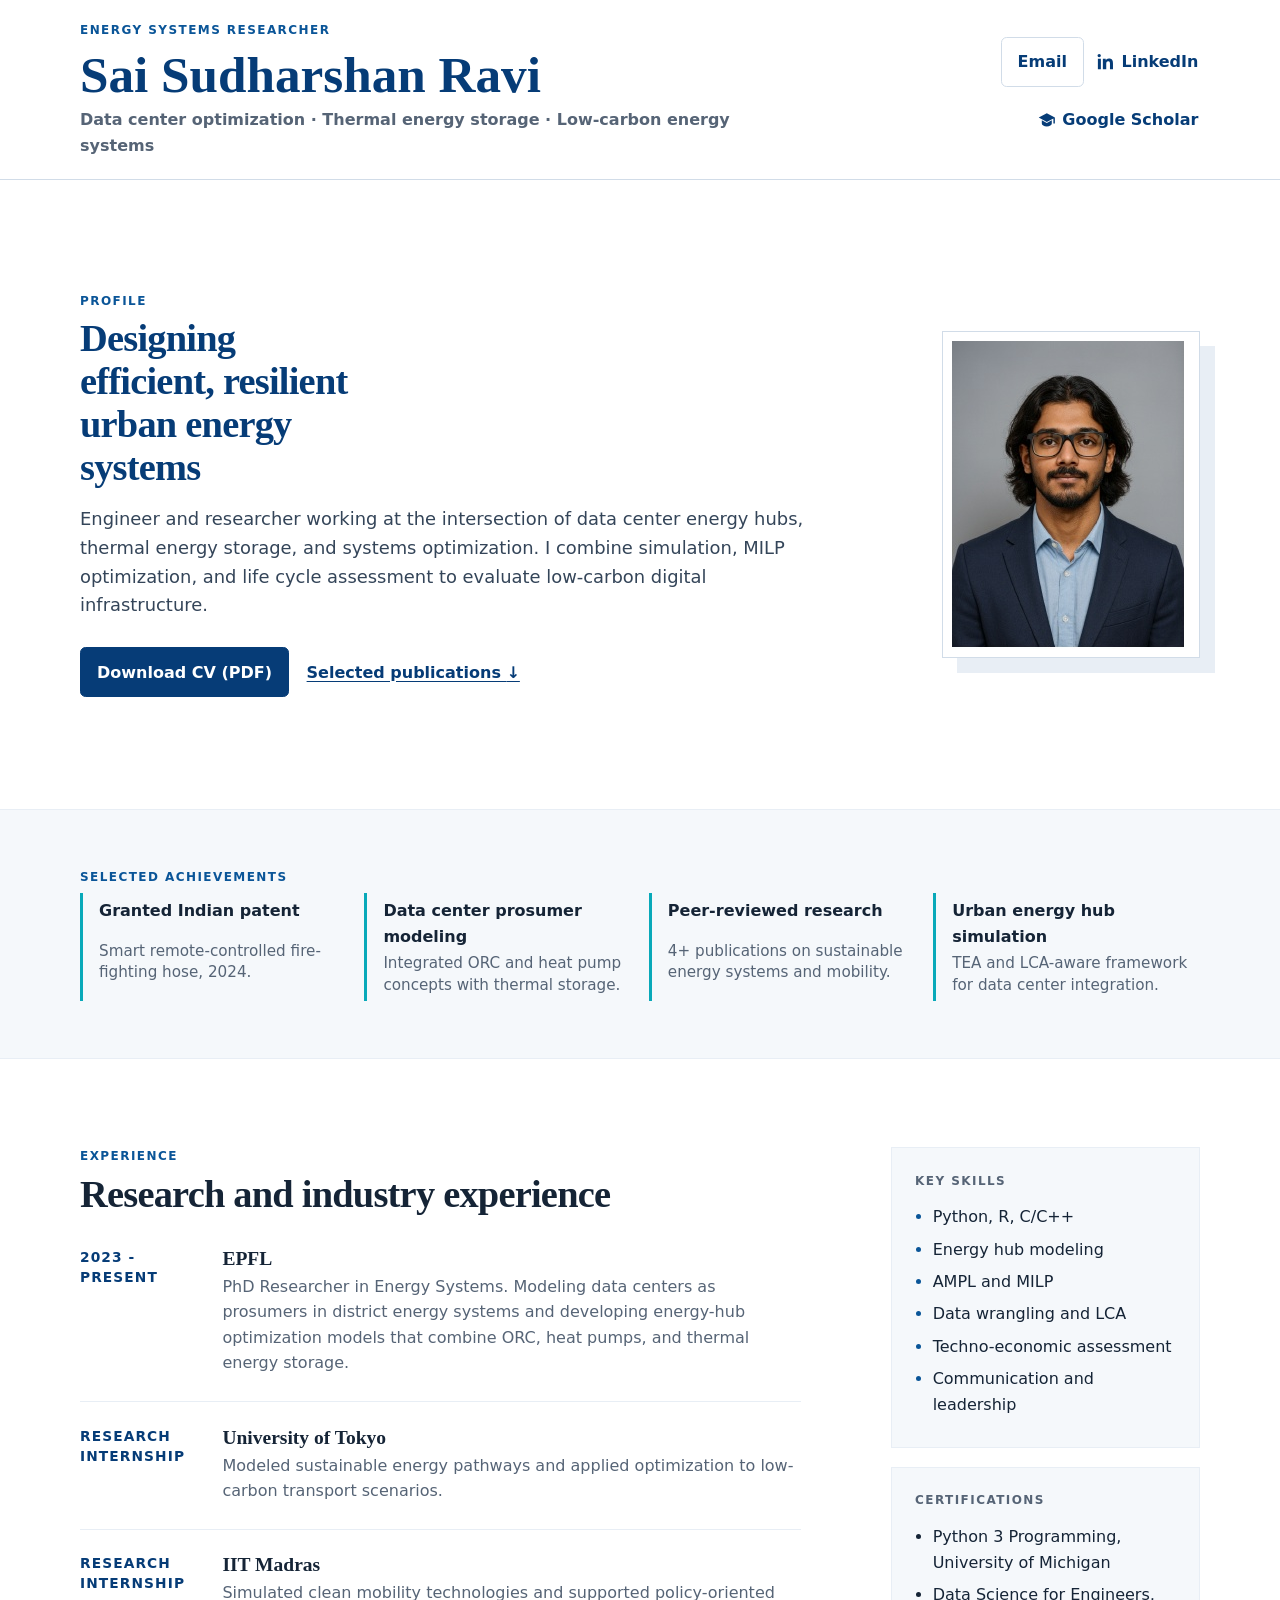
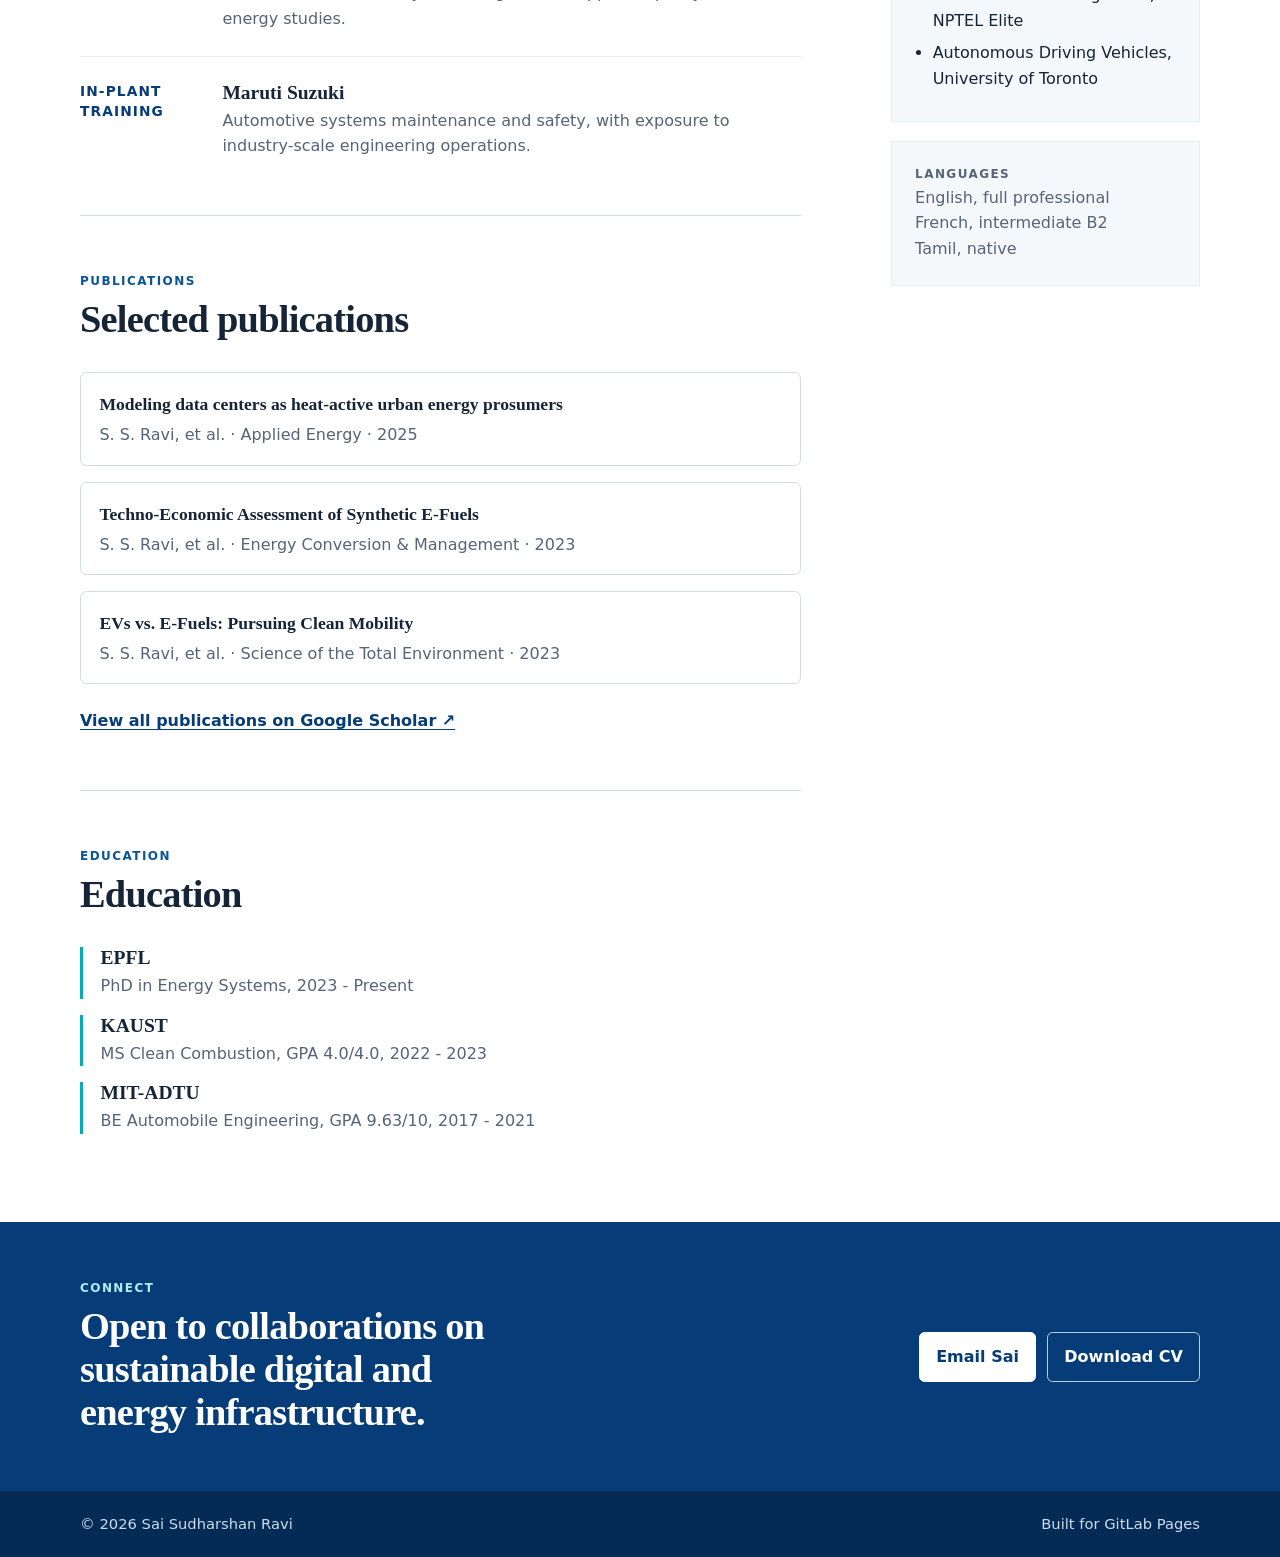
==== public/index.html @ 59994064 "revised repo contents" ====
<!doctype html>
<html lang="en">
<head>
  <meta charset="utf-8">
  <meta name="viewport" content="width=device-width, initial-scale=1">
  <meta name="description" content="Sai Sudharshan Ravi - Energy Systems Engineer focused on data center optimization and thermal energy storage.">
  <meta name="theme-color" content="#063c77">
  <title>Sai Sudharshan Ravi | Energy Systems Engineer</title>
  <link rel="icon" href="assets/favicon.svg" type="image/svg+xml">
  <link rel="stylesheet" href="assets/styles.css">
</head>
<body>
  <a class="skip-link" href="#main">Skip to content</a>
  <header class="site-header">
    <div class="shell header-grid">
      <div>
        <p class="eyebrow">Energy systems researcher</p>
        <h1>Sai Sudharshan Ravi</h1>
        <p class="tagline">Data center optimization · Thermal energy storage · Low-carbon energy systems</p>
      </div>
      <nav class="header-actions" aria-label="Contact and professional profiles">
        <a class="button button-secondary" href="mailto:sai.ravi@epfl.ch" aria-label="Email Sai Sudharshan Ravi">Email</a>
        <a class="icon-link" href="https://www.linkedin.com/in/sai-sudharshan-r-98b013145/" target="_blank" rel="noopener noreferrer" aria-label="Open LinkedIn profile">
          <svg viewBox="0 0 24 24" aria-hidden="true"><path d="M5.3 3.5A2.3 2.3 0 1 1 .7 3.5a2.3 2.3 0 0 1 4.6 0ZM1.2 8h4.1v14H1.2V8Zm6.7 0h4v1.9h.1c.6-1.1 1.9-2.4 4.3-2.4 4.6 0 5.5 3 5.5 7V22h-4.1v-6.8c0-1.6 0-3.8-2.3-3.8-2.4 0-2.8 1.8-2.8 3.6V22H8V8Z"/></svg>
          <span>LinkedIn</span>
        </a>
        <a class="icon-link" href="https://scholar.google.com/citations?user=BV5vAp8AAAAJ&amp;hl=en&amp;oi=ao" target="_blank" rel="noopener noreferrer" aria-label="Open Google Scholar profile">
          <svg viewBox="0 0 24 24" aria-hidden="true"><path d="M12 3 1 9l11 6 9-4.9V17h2v-8L12 3Zm-6.8 9.6V17c0 2.3 3 4 6.8 4s6.8-1.7 6.8-4v-4.4L12 16.3l-6.8-3.7Z"/></svg>
          <span>Google Scholar</span>
        </a>
      </nav>
    </div>
  </header>

  <main id="main">
    <section class="hero shell">
      <div class="hero-copy">
        <p class="section-kicker">Profile</p>
        <h2>Designing efficient, resilient urban energy systems</h2>
        <p class="lede">Engineer and researcher working at the intersection of data center energy hubs, thermal energy storage, and systems optimization. I combine simulation, MILP optimization, and life cycle assessment to evaluate low-carbon digital infrastructure.</p>
        <div class="hero-buttons">
          <a class="button" href="assets/Sai_Sudharshan_Ravi_CV.pdf" target="_blank" rel="noopener">Download CV (PDF)</a>
          <a class="text-link" href="#publications">Selected publications <span aria-hidden="true">↓</span></a>
        </div>
      </div>
      <figure class="portrait-card">
        <img src="assets/sai-sudharshan-ravi.jpg" width="238" height="308" alt="Portrait of Sai Sudharshan Ravi">
      </figure>
    </section>

    <section class="feature-band">
      <div class="shell">
        <p class="section-kicker">Selected achievements</p>
        <div class="highlights-grid">
          <article><strong>Granted Indian patent</strong><span>Smart remote-controlled fire-fighting hose, 2024.</span></article>
          <article><strong>Data center prosumer modeling</strong><span>Integrated ORC and heat pump concepts with thermal storage.</span></article>
          <article><strong>Peer-reviewed research</strong><span>4+ publications on sustainable energy systems and mobility.</span></article>
          <article><strong>Urban energy hub simulation</strong><span>TEA and LCA-aware framework for data center integration.</span></article>
        </div>
      </div>
    </section>

    <section class="shell content-grid">
      <div class="main-column">
        <section id="experience" class="content-section">
          <p class="section-kicker">Experience</p>
          <h2>Research and industry experience</h2>
          <ol class="timeline">
            <li>
              <div class="timeline-date">2023 - Present</div>
              <div><h3>EPFL</h3><p>PhD Researcher in Energy Systems. Modeling data centers as prosumers in district energy systems and developing energy-hub optimization models that combine ORC, heat pumps, and thermal energy storage.</p></div>
            </li>
            <li>
              <div class="timeline-date">Research internship</div>
              <div><h3>University of Tokyo</h3><p>Modeled sustainable energy pathways and applied optimization to low-carbon transport scenarios.</p></div>
            </li>
            <li>
              <div class="timeline-date">Research internship</div>
              <div><h3>IIT Madras</h3><p>Simulated clean mobility technologies and supported policy-oriented energy studies.</p></div>
            </li>
            <li>
              <div class="timeline-date">In-plant training</div>
              <div><h3>Maruti Suzuki</h3><p>Automotive systems maintenance and safety, with exposure to industry-scale engineering operations.</p></div>
            </li>
          </ol>
        </section>

        <section id="publications" class="content-section">
          <p class="section-kicker">Publications</p>
          <h2>Selected publications</h2>
          <div class="publication-list">
            <article>
              <p class="pub-title">Modeling data centers as heat-active urban energy prosumers</p>
              <p class="pub-meta">S. S. Ravi, et al. · Applied Energy · 2025</p>
            </article>
            <article>
              <p class="pub-title">Techno-Economic Assessment of Synthetic E-Fuels</p>
              <p class="pub-meta">S. S. Ravi, et al. · Energy Conversion &amp; Management · 2023</p>
            </article>
            <article>
              <p class="pub-title">EVs vs. E-Fuels: Pursuing Clean Mobility</p>
              <p class="pub-meta">S. S. Ravi, et al. · Science of the Total Environment · 2023</p>
            </article>
          </div>
          <a class="text-link" href="https://scholar.google.com/citations?user=BV5vAp8AAAAJ&amp;hl=en&amp;oi=ao" target="_blank" rel="noopener noreferrer">View all publications on Google Scholar <span aria-hidden="true">↗</span></a>
        </section>

        <section id="education" class="content-section">
          <p class="section-kicker">Education</p>
          <h2>Education</h2>
          <div class="education-list">
            <article><h3>EPFL</h3><p>PhD in Energy Systems, 2023 - Present</p></article>
            <article><h3>KAUST</h3><p>MS Clean Combustion, GPA 4.0/4.0, 2022 - 2023</p></article>
            <article><h3>MIT-ADTU</h3><p>BE Automobile Engineering, GPA 9.63/10, 2017 - 2021</p></article>
          </div>
        </section>
      </div>

      <aside class="side-column" aria-label="Skills and qualifications">
        <section class="side-card">
          <p class="section-kicker">Key skills</p>
          <ul class="skill-list">
            <li>Python, R, C/C++</li>
            <li>Energy hub modeling</li>
            <li>AMPL and MILP</li>
            <li>Data wrangling and LCA</li>
            <li>Techno-economic assessment</li>
            <li>Communication and leadership</li>
          </ul>
        </section>
        <section class="side-card">
          <p class="section-kicker">Certifications</p>
          <ul class="plain-list">
            <li>Python 3 Programming, University of Michigan</li>
            <li>Data Science for Engineers, NPTEL Elite</li>
            <li>Autonomous Driving Vehicles, University of Toronto</li>
          </ul>
        </section>
        <section class="side-card">
          <p class="section-kicker">Languages</p>
          <p>English, full professional<br>French, intermediate B2<br>Tamil, native</p>
        </section>
      </aside>
    </section>

    <section class="contact-band">
      <div class="shell contact-grid">
        <div>
          <p class="section-kicker">Connect</p>
          <h2>Open to collaborations on sustainable digital and energy infrastructure.</h2>
        </div>
        <div class="contact-actions">
          <a class="button button-light" href="mailto:sai.ravi@epfl.ch">Email Sai</a>
          <a class="button button-outline-light" href="assets/Sai_Sudharshan_Ravi_CV.pdf" target="_blank" rel="noopener">Download CV</a>
        </div>
      </div>
    </section>
  </main>

  <footer class="site-footer">
    <div class="shell footer-flex">
      <p>© <span id="year"></span> Sai Sudharshan Ravi</p>
      <p>Built for GitLab Pages</p>
    </div>
  </footer>
  <script>document.getElementById('year').textContent = new Date().getFullYear();</script>
</body>
</html>
---- public/assets/styles.css ----
:root {
  --ink: #152436;
  --blue: #063c77;
  --blue-2: #0a5598;
  --mist: #f5f8fb;
  --soft: #e8eef5;
  --line: #d1dce8;
  --muted: #566476;
  --paper: #ffffff;
  --accent: #08a9b9;
  --max: 1120px;
}
* { box-sizing: border-box; }
html { scroll-behavior: smooth; }
body { margin: 0; color: var(--ink); background: var(--paper); font-family: Inter, ui-sans-serif, system-ui, -apple-system, BlinkMacSystemFont, "Segoe UI", sans-serif; line-height: 1.6; }
a { color: var(--blue); }
a:hover { color: var(--blue-2); }
.shell { width: min(var(--max), calc(100% - 40px)); margin: 0 auto; }
.skip-link { position: absolute; left: -9999px; top: 0; z-index: 20; background: var(--blue); color: white; padding: 0.75rem 1rem; }
.skip-link:focus { left: 1rem; top: 1rem; }
.site-header { border-bottom: 1px solid var(--line); background: rgba(255,255,255,.95); position: sticky; top: 0; z-index: 10; backdrop-filter: blur(10px); }
.header-grid, .contact-grid { display: flex; justify-content: space-between; gap: 2rem; align-items: center; }
.site-header .shell { padding: 1.3rem 0; }
.eyebrow, .section-kicker { margin: 0 0 0.4rem; text-transform: uppercase; letter-spacing: .12em; font-size: .75rem; font-weight: 800; color: var(--blue-2); }
h1, h2, h3, p { margin-top: 0; }
h1, h2, h3 { font-family: Georgia, "Times New Roman", serif; line-height: 1.12; }
h1 { color: var(--blue); font-size: clamp(2rem, 4vw, 3.25rem); margin-bottom: .2rem; }
h2 { font-size: clamp(1.75rem, 3vw, 2.45rem); letter-spacing: -.02em; }
h3 { margin-bottom: .25rem; font-size: 1.22rem; }
.tagline { color: var(--muted); margin: 0; font-weight: 600; }
.header-actions { display: flex; flex-wrap: wrap; justify-content: flex-end; gap: .7rem; align-items: center; }
.icon-link, .button { display: inline-flex; align-items: center; justify-content: center; gap: .45rem; border-radius: .35rem; font-weight: 750; text-decoration: none; transition: transform .16s ease, background .16s ease; }
.icon-link:hover, .button:hover { transform: translateY(-1px); }
.icon-link { padding: .55rem .1rem; }
.icon-link svg { width: 1.1rem; height: 1.1rem; fill: currentColor; }
.button { background: var(--blue); color: white; padding: .7rem 1rem; border: 1px solid var(--blue); }
.button:hover { color: white; background: var(--blue-2); }
.button-secondary { color: var(--blue); background: white; border-color: var(--line); }
.button-secondary:hover { color: var(--blue); background: var(--mist); }
.hero { display: grid; grid-template-columns: 1.4fr .6fr; align-items: center; gap: clamp(2rem, 6vw, 5.5rem); padding: clamp(4rem, 10vw, 7rem) 0; }
.hero-copy h2 { max-width: 15ch; color: var(--blue); margin-bottom: 1rem; }
.lede { max-width: 68ch; font-size: 1.12rem; color: #344559; }
.hero-buttons { display: flex; align-items: center; gap: 1.1rem; flex-wrap: wrap; margin-top: 1.7rem; }
.text-link { font-weight: 750; text-underline-offset: .18em; }
.portrait-card { margin: 0; position: relative; justify-self: end; border: 1px solid var(--line); padding: .55rem; background: white; box-shadow: 15px 15px 0 var(--soft); }
.portrait-card img { display: block; width: min(100%, 260px); height: auto; }
.feature-band { padding: 3.6rem 0; background: var(--mist); border-top: 1px solid var(--soft); border-bottom: 1px solid var(--soft); }
.highlights-grid { display: grid; grid-template-columns: repeat(4, 1fr); gap: 1.1rem; }
.highlights-grid article { border-left: 3px solid var(--accent); padding: .3rem 0 .3rem 1rem; display: grid; gap: .25rem; }
.highlights-grid span { color: var(--muted); font-size: .95rem; line-height: 1.4; }
.content-grid { display: grid; grid-template-columns: minmax(0, 1.75fr) minmax(260px, .75fr); gap: clamp(2.3rem, 7vw, 6rem); padding: 5.5rem 0; }
.content-section { padding-bottom: 3.5rem; margin-bottom: 3.5rem; border-bottom: 1px solid var(--line); }
.content-section:last-child { padding-bottom: 0; margin-bottom: 0; border-bottom: 0; }
.timeline { list-style: none; padding: 0; margin: 1.7rem 0 0; }
.timeline li { display: grid; grid-template-columns: 120px 1fr; gap: 1.4rem; padding: 0 0 1.55rem; margin-bottom: 1.55rem; border-bottom: 1px solid var(--soft); }
.timeline li:last-child { border-bottom: 0; margin-bottom: 0; padding-bottom: 0; }
.timeline-date { color: var(--blue); font-size: .86rem; font-weight: 800; line-height: 1.45; text-transform: uppercase; letter-spacing: .08em; }
.timeline p, .education-list p, .side-card p { margin-bottom: 0; color: var(--muted); }
.publication-list { display: grid; gap: 1rem; margin-bottom: 1.5rem; }
.publication-list article { padding: 1.05rem 1.15rem; border: 1px solid var(--line); border-radius: .4rem; }
.pub-title { font-family: Georgia, "Times New Roman", serif; font-size: 1.1rem; font-weight: 700; margin-bottom: .25rem; }
.pub-meta { color: var(--muted); margin-bottom: 0; }
.education-list { display: grid; gap: 1rem; }
.education-list article { padding-left: 1.1rem; border-left: 3px solid var(--accent); }
.side-column { display: grid; align-content: start; gap: 1.2rem; }
.side-card { background: var(--mist); padding: 1.45rem; border: 1px solid var(--soft); }
.skill-list, .plain-list { margin: .85rem 0 0; padding-left: 1.1rem; }
.skill-list li, .plain-list li { margin: .42rem 0; }
.skill-list li::marker { color: var(--blue-2); }
.contact-band { background: var(--blue); color: white; padding: 3.6rem 0; }
.contact-band .section-kicker { color: #aeeff5; }
.contact-band h2 { margin-bottom: 0; max-width: 23ch; }
.contact-actions { display: flex; gap: .7rem; flex-wrap: wrap; justify-content: flex-end; }
.button-light { color: var(--blue); background: white; border-color: white; }
.button-light:hover { color: var(--blue); background: var(--mist); }
.button-outline-light { color: white; background: transparent; border-color: rgba(255,255,255,.75); }
.button-outline-light:hover { background: rgba(255,255,255,.12); }
.site-footer { padding: 1.3rem 0; background: #042b56; color: #cddceb; font-size: .92rem; }
.footer-flex { display: flex; gap: 1rem; justify-content: space-between; }
.footer-flex p { margin: 0; }
@media (max-width: 820px) {
  .site-header { position: static; }
  .header-grid, .contact-grid { align-items: flex-start; flex-direction: column; }
  .header-actions { justify-content: flex-start; }
  .hero { grid-template-columns: 1fr; padding: 4rem 0; }
  .portrait-card { justify-self: start; }
  .highlights-grid { grid-template-columns: repeat(2, 1fr); }
  .content-grid { grid-template-columns: 1fr; }
  .side-column { grid-template-columns: repeat(2, 1fr); }
  .side-card:last-child { grid-column: 1 / -1; }
  .contact-actions { justify-content: flex-start; }
}
@media (max-width: 560px) {
  .shell { width: min(var(--max), calc(100% - 28px)); }
  h1 { font-size: 2.25rem; }
  .header-actions { gap: .4rem .75rem; }
  .icon-link span { display: none; }
  .highlights-grid, .side-column { grid-template-columns: 1fr; }
  .timeline li { grid-template-columns: 1fr; gap: .35rem; }
  .side-card:last-child { grid-column: auto; }
  .footer-flex { align-items: flex-start; flex-direction: column; }
}
@media print {
  .site-header { position: static; }
  .header-actions, .hero-buttons, .contact-band, .site-footer { display: none; }
  .hero { padding: 1.5rem 0; }
  .content-grid { padding: 2rem 0; }
}
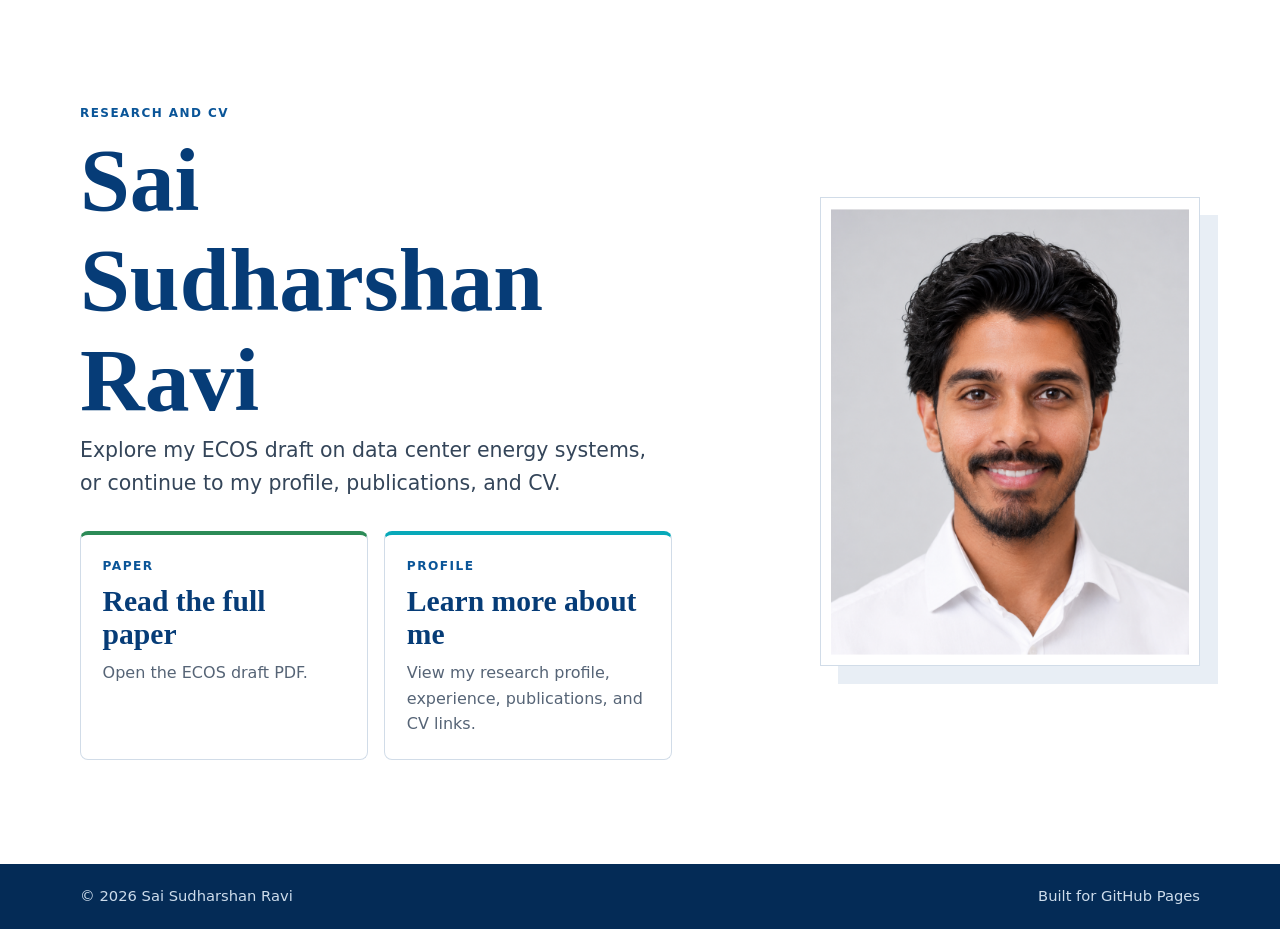
==== commit 3f4bff60: "Add paper landing page" ====
--- a/public/index.html
+++ b/public/index.html
@@ -3,164 +3,43 @@
 <head>
   <meta charset="utf-8">
   <meta name="viewport" content="width=device-width, initial-scale=1">
-  <meta name="description" content="Sai Sudharshan Ravi - Energy Systems Engineer focused on data center optimization and thermal energy storage.">
+  <meta name="description" content="Sai Sudharshan Ravi - research paper and CV.">
   <meta name="theme-color" content="#063c77">
-  <title>Sai Sudharshan Ravi | Energy Systems Engineer</title>
+  <title>Sai Sudharshan Ravi | Research and CV</title>
   <link rel="icon" href="assets/favicon.svg" type="image/svg+xml">
   <link rel="stylesheet" href="assets/styles.css">
 </head>
 <body>
   <a class="skip-link" href="#main">Skip to content</a>
-  <header class="site-header">
-    <div class="shell header-grid">
-      <div>
-        <p class="eyebrow">Energy systems researcher</p>
+  <main id="main" class="landing-page">
+    <section class="landing-hero shell">
+      <div class="landing-copy">
+        <p class="section-kicker">Research and CV</p>
         <h1>Sai Sudharshan Ravi</h1>
-        <p class="tagline">Data center optimization · Thermal energy storage · Low-carbon energy systems</p>
-      </div>
-      <nav class="header-actions" aria-label="Contact and professional profiles">
-        <a class="button button-secondary" href="mailto:sai.ravi@epfl.ch" aria-label="Email Sai Sudharshan Ravi">Email</a>
-        <a class="icon-link" href="https://www.linkedin.com/in/sai-sudharshan-r-98b013145/" target="_blank" rel="noopener noreferrer" aria-label="Open LinkedIn profile">
-          <svg viewBox="0 0 24 24" aria-hidden="true"><path d="M5.3 3.5A2.3 2.3 0 1 1 .7 3.5a2.3 2.3 0 0 1 4.6 0ZM1.2 8h4.1v14H1.2V8Zm6.7 0h4v1.9h.1c.6-1.1 1.9-2.4 4.3-2.4 4.6 0 5.5 3 5.5 7V22h-4.1v-6.8c0-1.6 0-3.8-2.3-3.8-2.4 0-2.8 1.8-2.8 3.6V22H8V8Z"/></svg>
-          <span>LinkedIn</span>
-        </a>
-        <a class="icon-link" href="https://scholar.google.com/citations?user=BV5vAp8AAAAJ&amp;hl=en&amp;oi=ao" target="_blank" rel="noopener noreferrer" aria-label="Open Google Scholar profile">
-          <svg viewBox="0 0 24 24" aria-hidden="true"><path d="M12 3 1 9l11 6 9-4.9V17h2v-8L12 3Zm-6.8 9.6V17c0 2.3 3 4 6.8 4s6.8-1.7 6.8-4v-4.4L12 16.3l-6.8-3.7Z"/></svg>
-          <span>Google Scholar</span>
-        </a>
-      </nav>
-    </div>
-  </header>
-
-  <main id="main">
-    <section class="hero shell">
-      <div class="hero-copy">
-        <p class="section-kicker">Profile</p>
-        <h2>Designing efficient, resilient urban energy systems</h2>
-        <p class="lede">Engineer and researcher working at the intersection of data center energy hubs, thermal energy storage, and systems optimization. I combine simulation, MILP optimization, and life cycle assessment to evaluate low-carbon digital infrastructure.</p>
-        <div class="hero-buttons">
-          <a class="button" href="assets/Sai_Sudharshan_Ravi_CV.pdf" target="_blank" rel="noopener">Download CV (PDF)</a>
-          <a class="text-link" href="#publications">Selected publications <span aria-hidden="true">↓</span></a>
+        <p class="landing-lede">Explore my ECOS draft on data center energy systems, or continue to my profile, publications, and CV.</p>
+        <div class="choice-grid" aria-label="Choose what to open">
+          <a class="choice-card choice-primary" href="assets/ECOS_dratf_template_followed.pdf" target="_blank" rel="noopener">
+            <span class="choice-kicker">Paper</span>
+            <strong>Read the full paper</strong>
+            <span>Open the ECOS draft PDF.</span>
+          </a>
+          <a class="choice-card" href="cv.html">
+            <span class="choice-kicker">Profile</span>
+            <strong>Learn more about me</strong>
+            <span>View my research profile, experience, publications, and CV links.</span>
+          </a>
         </div>
       </div>
-      <figure class="portrait-card">
-        <img src="assets/sai-sudharshan-ravi.jpg" width="238" height="308" alt="Portrait of Sai Sudharshan Ravi">
+      <figure class="landing-portrait">
+        <img src="assets/headshot2.png" alt="Portrait of Sai Sudharshan Ravi">
       </figure>
-    </section>
-
-    <section class="feature-band">
-      <div class="shell">
-        <p class="section-kicker">Selected achievements</p>
-        <div class="highlights-grid">
-          <article><strong>Granted Indian patent</strong><span>Smart remote-controlled fire-fighting hose, 2024.</span></article>
-          <article><strong>Data center prosumer modeling</strong><span>Integrated ORC and heat pump concepts with thermal storage.</span></article>
-          <article><strong>Peer-reviewed research</strong><span>4+ publications on sustainable energy systems and mobility.</span></article>
-          <article><strong>Urban energy hub simulation</strong><span>TEA and LCA-aware framework for data center integration.</span></article>
-        </div>
-      </div>
-    </section>
-
-    <section class="shell content-grid">
-      <div class="main-column">
-        <section id="experience" class="content-section">
-          <p class="section-kicker">Experience</p>
-          <h2>Research and industry experience</h2>
-          <ol class="timeline">
-            <li>
-              <div class="timeline-date">2023 - Present</div>
-              <div><h3>EPFL</h3><p>PhD Researcher in Energy Systems. Modeling data centers as prosumers in district energy systems and developing energy-hub optimization models that combine ORC, heat pumps, and thermal energy storage.</p></div>
-            </li>
-            <li>
-              <div class="timeline-date">Research internship</div>
-              <div><h3>University of Tokyo</h3><p>Modeled sustainable energy pathways and applied optimization to low-carbon transport scenarios.</p></div>
-            </li>
-            <li>
-              <div class="timeline-date">Research internship</div>
-              <div><h3>IIT Madras</h3><p>Simulated clean mobility technologies and supported policy-oriented energy studies.</p></div>
-            </li>
-            <li>
-              <div class="timeline-date">In-plant training</div>
-              <div><h3>Maruti Suzuki</h3><p>Automotive systems maintenance and safety, with exposure to industry-scale engineering operations.</p></div>
-            </li>
-          </ol>
-        </section>
-
-        <section id="publications" class="content-section">
-          <p class="section-kicker">Publications</p>
-          <h2>Selected publications</h2>
-          <div class="publication-list">
-            <article>
-              <p class="pub-title">Modeling data centers as heat-active urban energy prosumers</p>
-              <p class="pub-meta">S. S. Ravi, et al. · Applied Energy · 2025</p>
-            </article>
-            <article>
-              <p class="pub-title">Techno-Economic Assessment of Synthetic E-Fuels</p>
-              <p class="pub-meta">S. S. Ravi, et al. · Energy Conversion &amp; Management · 2023</p>
-            </article>
-            <article>
-              <p class="pub-title">EVs vs. E-Fuels: Pursuing Clean Mobility</p>
-              <p class="pub-meta">S. S. Ravi, et al. · Science of the Total Environment · 2023</p>
-            </article>
-          </div>
-          <a class="text-link" href="https://scholar.google.com/citations?user=BV5vAp8AAAAJ&amp;hl=en&amp;oi=ao" target="_blank" rel="noopener noreferrer">View all publications on Google Scholar <span aria-hidden="true">↗</span></a>
-        </section>
-
-        <section id="education" class="content-section">
-          <p class="section-kicker">Education</p>
-          <h2>Education</h2>
-          <div class="education-list">
-            <article><h3>EPFL</h3><p>PhD in Energy Systems, 2023 - Present</p></article>
-            <article><h3>KAUST</h3><p>MS Clean Combustion, GPA 4.0/4.0, 2022 - 2023</p></article>
-            <article><h3>MIT-ADTU</h3><p>BE Automobile Engineering, GPA 9.63/10, 2017 - 2021</p></article>
-          </div>
-        </section>
-      </div>
-
-      <aside class="side-column" aria-label="Skills and qualifications">
-        <section class="side-card">
-          <p class="section-kicker">Key skills</p>
-          <ul class="skill-list">
-            <li>Python, R, C/C++</li>
-            <li>Energy hub modeling</li>
-            <li>AMPL and MILP</li>
-            <li>Data wrangling and LCA</li>
-            <li>Techno-economic assessment</li>
-            <li>Communication and leadership</li>
-          </ul>
-        </section>
-        <section class="side-card">
-          <p class="section-kicker">Certifications</p>
-          <ul class="plain-list">
-            <li>Python 3 Programming, University of Michigan</li>
-            <li>Data Science for Engineers, NPTEL Elite</li>
-            <li>Autonomous Driving Vehicles, University of Toronto</li>
-          </ul>
-        </section>
-        <section class="side-card">
-          <p class="section-kicker">Languages</p>
-          <p>English, full professional<br>French, intermediate B2<br>Tamil, native</p>
-        </section>
-      </aside>
-    </section>
-
-    <section class="contact-band">
-      <div class="shell contact-grid">
-        <div>
-          <p class="section-kicker">Connect</p>
-          <h2>Open to collaborations on sustainable digital and energy infrastructure.</h2>
-        </div>
-        <div class="contact-actions">
-          <a class="button button-light" href="mailto:sai.ravi@epfl.ch">Email Sai</a>
-          <a class="button button-outline-light" href="assets/Sai_Sudharshan_Ravi_CV.pdf" target="_blank" rel="noopener">Download CV</a>
-        </div>
-      </div>
     </section>
   </main>
 
   <footer class="site-footer">
     <div class="shell footer-flex">
       <p>© <span id="year"></span> Sai Sudharshan Ravi</p>
-      <p>Built for GitLab Pages</p>
+      <p>Built for GitHub Pages</p>
     </div>
   </footer>
   <script>document.getElementById('year').textContent = new Date().getFullYear();</script>
--- a/public/assets/styles.css
+++ b/public/assets/styles.css
@@ -43,7 +43,20 @@
 .hero-buttons { display: flex; align-items: center; gap: 1.1rem; flex-wrap: wrap; margin-top: 1.7rem; }
 .text-link { font-weight: 750; text-underline-offset: .18em; }
 .portrait-card { margin: 0; position: relative; justify-self: end; border: 1px solid var(--line); padding: .55rem; background: white; box-shadow: 15px 15px 0 var(--soft); }
-.portrait-card img { display: block; width: min(100%, 260px); height: auto; }
+.portrait-card img { display: block; width: min(100%, 260px); aspect-ratio: 238 / 308; object-fit: cover; height: auto; }
+.landing-page { min-height: calc(100vh - 74px); display: grid; align-items: center; }
+.landing-hero { display: grid; grid-template-columns: minmax(0, 1.15fr) minmax(260px, .85fr); align-items: center; gap: clamp(2.5rem, 7vw, 6.5rem); padding: clamp(4rem, 9vw, 6.5rem) 0; }
+.landing-copy h1 { font-size: clamp(2.7rem, 7vw, 5.9rem); max-width: 9ch; }
+.landing-lede { max-width: 58ch; color: #344559; font-size: clamp(1.08rem, 2vw, 1.28rem); margin-bottom: 2rem; }
+.choice-grid { display: grid; grid-template-columns: repeat(2, minmax(0, 1fr)); gap: 1rem; max-width: 760px; }
+.choice-card { min-height: 178px; display: grid; align-content: start; gap: .55rem; padding: 1.35rem; border: 1px solid var(--line); border-top: 4px solid var(--accent); border-radius: .5rem; background: white; color: var(--ink); text-decoration: none; transition: transform .16s ease, border-color .16s ease, box-shadow .16s ease; }
+.choice-card:hover { color: var(--ink); transform: translateY(-2px); border-color: var(--blue-2); box-shadow: 0 14px 30px rgba(21,36,54,.12); }
+.choice-card strong { font-family: Georgia, "Times New Roman", serif; font-size: clamp(1.35rem, 2.5vw, 1.85rem); line-height: 1.12; color: var(--blue); }
+.choice-card span:last-child { color: var(--muted); }
+.choice-kicker { color: var(--blue-2); font-size: .76rem; font-weight: 850; letter-spacing: .12em; text-transform: uppercase; }
+.choice-primary { border-top-color: #2c8b57; }
+.landing-portrait { margin: 0; justify-self: end; width: min(100%, 380px); border: 1px solid var(--line); padding: .65rem; background: white; box-shadow: 18px 18px 0 var(--soft); }
+.landing-portrait img { display: block; width: 100%; aspect-ratio: 4 / 5; object-fit: cover; }
 .feature-band { padding: 3.6rem 0; background: var(--mist); border-top: 1px solid var(--soft); border-bottom: 1px solid var(--soft); }
 .highlights-grid { display: grid; grid-template-columns: repeat(4, 1fr); gap: 1.1rem; }
 .highlights-grid article { border-left: 3px solid var(--accent); padding: .3rem 0 .3rem 1rem; display: grid; gap: .25rem; }
@@ -84,6 +97,10 @@
   .header-actions { justify-content: flex-start; }
   .hero { grid-template-columns: 1fr; padding: 4rem 0; }
   .portrait-card { justify-self: start; }
+  .landing-page { min-height: auto; }
+  .landing-hero { grid-template-columns: 1fr; padding: 4rem 0; }
+  .landing-copy h1 { max-width: 100%; }
+  .landing-portrait { justify-self: start; width: min(100%, 320px); }
   .highlights-grid { grid-template-columns: repeat(2, 1fr); }
   .content-grid { grid-template-columns: 1fr; }
   .side-column { grid-template-columns: repeat(2, 1fr); }
@@ -95,6 +112,8 @@
   h1 { font-size: 2.25rem; }
   .header-actions { gap: .4rem .75rem; }
   .icon-link span { display: none; }
+  .choice-grid { grid-template-columns: 1fr; }
+  .choice-card { min-height: 150px; }
   .highlights-grid, .side-column { grid-template-columns: 1fr; }
   .timeline li { grid-template-columns: 1fr; gap: .35rem; }
   .side-card:last-child { grid-column: auto; }
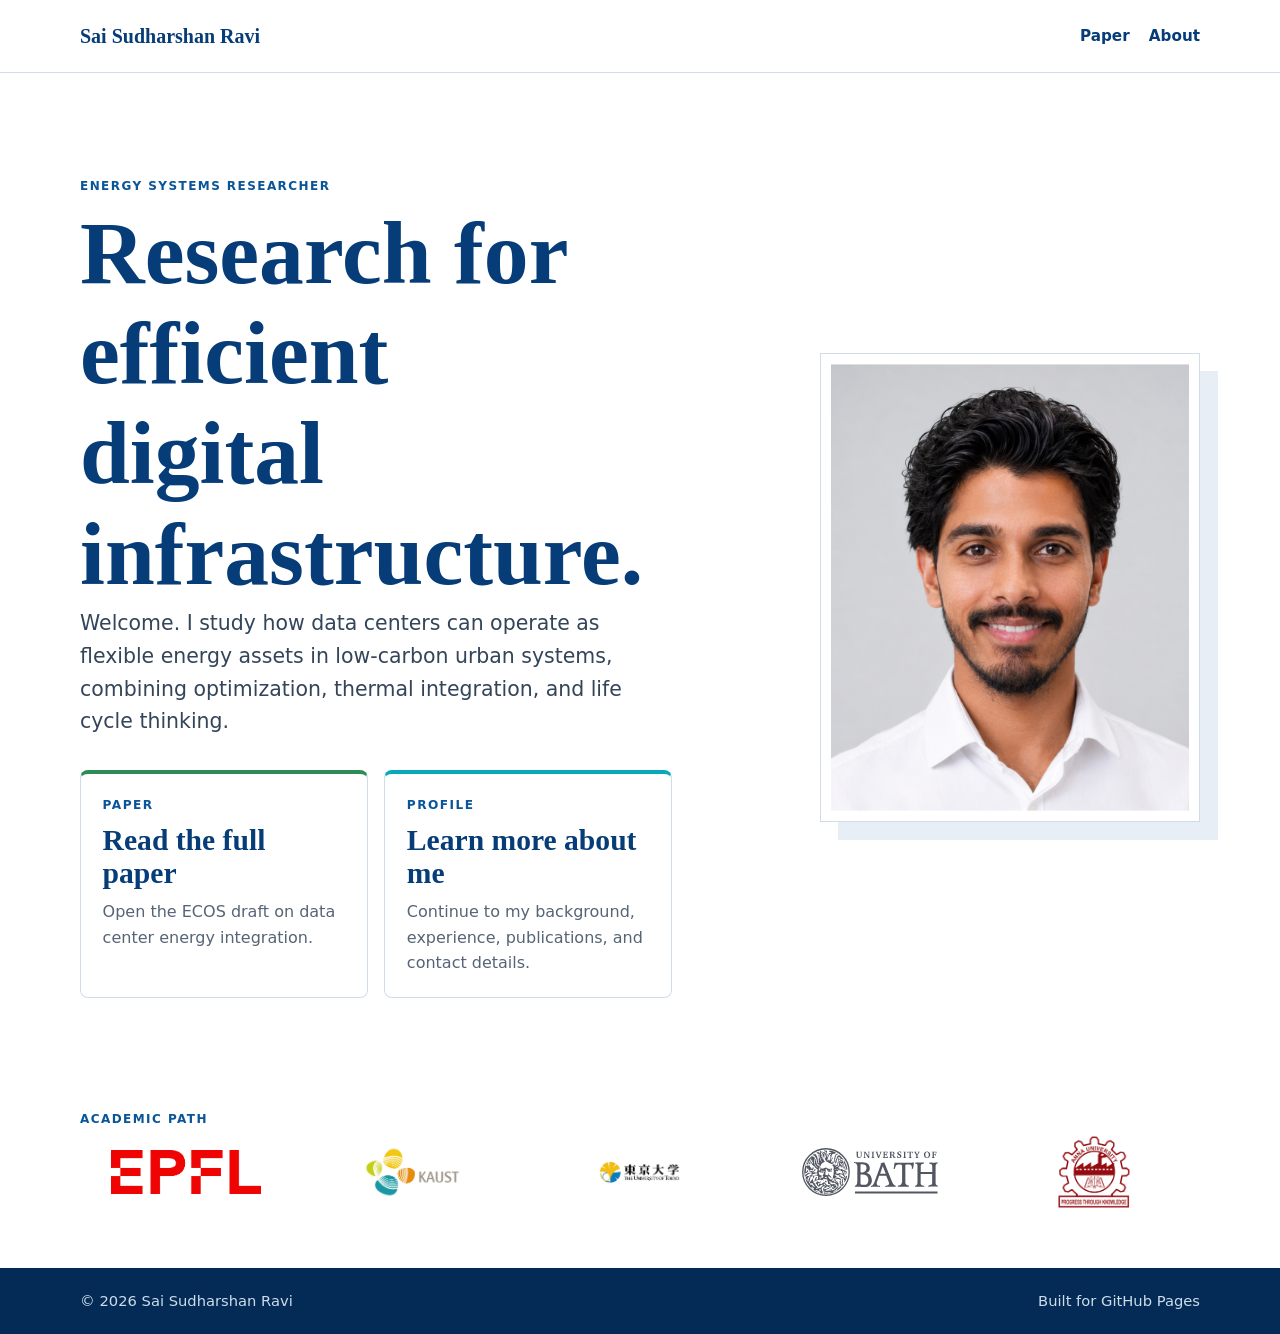
==== commit 74799970: "Polish landing page and affiliations" ====
--- a/public/index.html
+++ b/public/index.html
@@ -11,28 +11,51 @@
 </head>
 <body>
   <a class="skip-link" href="#main">Skip to content</a>
+  <header class="landing-header">
+    <div class="shell landing-nav">
+      <a class="brand-link" href="index.html">Sai Sudharshan Ravi</a>
+      <nav class="landing-actions" aria-label="Primary">
+        <a href="assets/ECOS_draft_template_followed.pdf" target="_blank" rel="noopener">Paper</a>
+        <a href="cv.html">About</a>
+      </nav>
+    </div>
+  </header>
+
   <main id="main" class="landing-page">
     <section class="landing-hero shell">
       <div class="landing-copy">
-        <p class="section-kicker">Research and CV</p>
-        <h1>Sai Sudharshan Ravi</h1>
-        <p class="landing-lede">Explore my ECOS draft on data center energy systems, or continue to my profile, publications, and CV.</p>
+        <p class="section-kicker">Energy systems researcher</p>
+        <h1>Research for efficient digital infrastructure.</h1>
+        <p class="landing-lede">Welcome. I study how data centers can operate as flexible energy assets in low-carbon urban systems, combining optimization, thermal integration, and life cycle thinking.</p>
         <div class="choice-grid" aria-label="Choose what to open">
-          <a class="choice-card choice-primary" href="assets/ECOS_dratf_template_followed.pdf" target="_blank" rel="noopener">
+          <a class="choice-card choice-primary" href="assets/ECOS_draft_template_followed.pdf" target="_blank" rel="noopener">
             <span class="choice-kicker">Paper</span>
             <strong>Read the full paper</strong>
-            <span>Open the ECOS draft PDF.</span>
+            <span>Open the ECOS draft on data center energy integration.</span>
           </a>
           <a class="choice-card" href="cv.html">
             <span class="choice-kicker">Profile</span>
             <strong>Learn more about me</strong>
-            <span>View my research profile, experience, publications, and CV links.</span>
+            <span>Continue to my background, experience, publications, and contact details.</span>
           </a>
         </div>
       </div>
       <figure class="landing-portrait">
         <img src="assets/headshot2.png" alt="Portrait of Sai Sudharshan Ravi">
       </figure>
+    </section>
+
+    <section class="affiliation-band" aria-label="Academic affiliations">
+      <div class="shell">
+        <p class="section-kicker">Academic path</p>
+        <div class="logo-strip">
+          <img class="logo-epfl" src="assets/epfl-logo.png" alt="EPFL">
+          <img src="assets/kaust-logo.png" alt="KAUST">
+          <img src="assets/university-of-tokyo-logo.png" alt="The University of Tokyo">
+          <img src="assets/university-of-bath-logo.svg" alt="University of Bath">
+          <img class="logo-seal" src="assets/anna-university-logo.png" alt="Anna University">
+        </div>
+      </div>
     </section>
   </main>
 
--- a/public/assets/styles.css
+++ b/public/assets/styles.css
@@ -37,6 +37,11 @@
 .button:hover { color: white; background: var(--blue-2); }
 .button-secondary { color: var(--blue); background: white; border-color: var(--line); }
 .button-secondary:hover { color: var(--blue); background: var(--mist); }
+.landing-header { border-bottom: 1px solid var(--line); background: rgba(255,255,255,.94); }
+.landing-nav { min-height: 72px; display: flex; align-items: center; justify-content: space-between; gap: 1.5rem; }
+.brand-link { color: var(--blue); font-family: Georgia, "Times New Roman", serif; font-size: 1.25rem; font-weight: 700; text-decoration: none; }
+.landing-actions { display: flex; align-items: center; gap: 1.2rem; font-size: .95rem; font-weight: 750; }
+.landing-actions a { text-decoration: none; }
 .hero { display: grid; grid-template-columns: 1.4fr .6fr; align-items: center; gap: clamp(2rem, 6vw, 5.5rem); padding: clamp(4rem, 10vw, 7rem) 0; }
 .hero-copy h2 { max-width: 15ch; color: var(--blue); margin-bottom: 1rem; }
 .lede { max-width: 68ch; font-size: 1.12rem; color: #344559; }
@@ -44,9 +49,9 @@
 .text-link { font-weight: 750; text-underline-offset: .18em; }
 .portrait-card { margin: 0; position: relative; justify-self: end; border: 1px solid var(--line); padding: .55rem; background: white; box-shadow: 15px 15px 0 var(--soft); }
 .portrait-card img { display: block; width: min(100%, 260px); aspect-ratio: 238 / 308; object-fit: cover; height: auto; }
-.landing-page { min-height: calc(100vh - 74px); display: grid; align-items: center; }
-.landing-hero { display: grid; grid-template-columns: minmax(0, 1.15fr) minmax(260px, .85fr); align-items: center; gap: clamp(2.5rem, 7vw, 6.5rem); padding: clamp(4rem, 9vw, 6.5rem) 0; }
-.landing-copy h1 { font-size: clamp(2.7rem, 7vw, 5.9rem); max-width: 9ch; }
+.landing-page { min-height: calc(100vh - 72px); }
+.landing-hero { min-height: calc(100vh - 250px); display: grid; grid-template-columns: minmax(0, 1.15fr) minmax(260px, .85fr); align-items: center; gap: clamp(2.5rem, 7vw, 6.5rem); padding: clamp(4rem, 9vw, 6.5rem) 0 clamp(3rem, 7vw, 5rem); }
+.landing-copy h1 { font-size: clamp(2.7rem, 7vw, 5.9rem); max-width: 12ch; }
 .landing-lede { max-width: 58ch; color: #344559; font-size: clamp(1.08rem, 2vw, 1.28rem); margin-bottom: 2rem; }
 .choice-grid { display: grid; grid-template-columns: repeat(2, minmax(0, 1fr)); gap: 1rem; max-width: 760px; }
 .choice-card { min-height: 178px; display: grid; align-content: start; gap: .55rem; padding: 1.35rem; border: 1px solid var(--line); border-top: 4px solid var(--accent); border-radius: .5rem; background: white; color: var(--ink); text-decoration: none; transition: transform .16s ease, border-color .16s ease, box-shadow .16s ease; }
@@ -57,6 +62,11 @@
 .choice-primary { border-top-color: #2c8b57; }
 .landing-portrait { margin: 0; justify-self: end; width: min(100%, 380px); border: 1px solid var(--line); padding: .65rem; background: white; box-shadow: 18px 18px 0 var(--soft); }
 .landing-portrait img { display: block; width: 100%; aspect-ratio: 4 / 5; object-fit: cover; }
+.affiliation-band { padding: 2rem 0 3.8rem; }
+.logo-strip { display: grid; grid-template-columns: repeat(5, minmax(120px, 1fr)); align-items: center; gap: 1rem; }
+.logo-strip img { justify-self: center; max-width: min(100%, 170px); max-height: 58px; object-fit: contain; filter: saturate(.92); }
+.logo-strip .logo-epfl { max-width: 150px; max-height: 44px; }
+.logo-strip .logo-seal { max-width: 72px; max-height: 72px; }
 .feature-band { padding: 3.6rem 0; background: var(--mist); border-top: 1px solid var(--soft); border-bottom: 1px solid var(--soft); }
 .highlights-grid { display: grid; grid-template-columns: repeat(4, 1fr); gap: 1.1rem; }
 .highlights-grid article { border-left: 3px solid var(--accent); padding: .3rem 0 .3rem 1rem; display: grid; gap: .25rem; }
@@ -69,6 +79,10 @@
 .timeline li:last-child { border-bottom: 0; margin-bottom: 0; padding-bottom: 0; }
 .timeline-date { color: var(--blue); font-size: .86rem; font-weight: 800; line-height: 1.45; text-transform: uppercase; letter-spacing: .08em; }
 .timeline p, .education-list p, .side-card p { margin-bottom: 0; color: var(--muted); }
+.entry-with-logo { display: grid; grid-template-columns: 82px 1fr; align-items: center; gap: 1rem; }
+.entry-logo { width: 82px; max-height: 48px; object-fit: contain; justify-self: center; }
+.entry-logo.logo-epfl { max-height: 34px; }
+.entry-logo.logo-seal { width: 58px; max-height: 58px; }
 .publication-list { display: grid; gap: 1rem; margin-bottom: 1.5rem; }
 .publication-list article { padding: 1.05rem 1.15rem; border: 1px solid var(--line); border-radius: .4rem; }
 .pub-title { font-family: Georgia, "Times New Roman", serif; font-size: 1.1rem; font-weight: 700; margin-bottom: .25rem; }
@@ -93,14 +107,16 @@
 .footer-flex p { margin: 0; }
 @media (max-width: 820px) {
   .site-header { position: static; }
+  .landing-nav { align-items: flex-start; flex-direction: column; justify-content: center; padding: 1rem 0; }
   .header-grid, .contact-grid { align-items: flex-start; flex-direction: column; }
   .header-actions { justify-content: flex-start; }
   .hero { grid-template-columns: 1fr; padding: 4rem 0; }
   .portrait-card { justify-self: start; }
   .landing-page { min-height: auto; }
-  .landing-hero { grid-template-columns: 1fr; padding: 4rem 0; }
+  .landing-hero { min-height: auto; grid-template-columns: 1fr; padding: 4rem 0 2.8rem; }
   .landing-copy h1 { max-width: 100%; }
   .landing-portrait { justify-self: start; width: min(100%, 320px); }
+  .logo-strip { grid-template-columns: repeat(3, minmax(100px, 1fr)); }
   .highlights-grid { grid-template-columns: repeat(2, 1fr); }
   .content-grid { grid-template-columns: 1fr; }
   .side-column { grid-template-columns: repeat(2, 1fr); }
@@ -114,6 +130,9 @@
   .icon-link span { display: none; }
   .choice-grid { grid-template-columns: 1fr; }
   .choice-card { min-height: 150px; }
+  .logo-strip { grid-template-columns: repeat(2, minmax(120px, 1fr)); }
+  .entry-with-logo { grid-template-columns: 1fr; align-items: start; gap: .6rem; }
+  .entry-logo { justify-self: start; }
   .highlights-grid, .side-column { grid-template-columns: 1fr; }
   .timeline li { grid-template-columns: 1fr; gap: .35rem; }
   .side-card:last-child { grid-column: auto; }
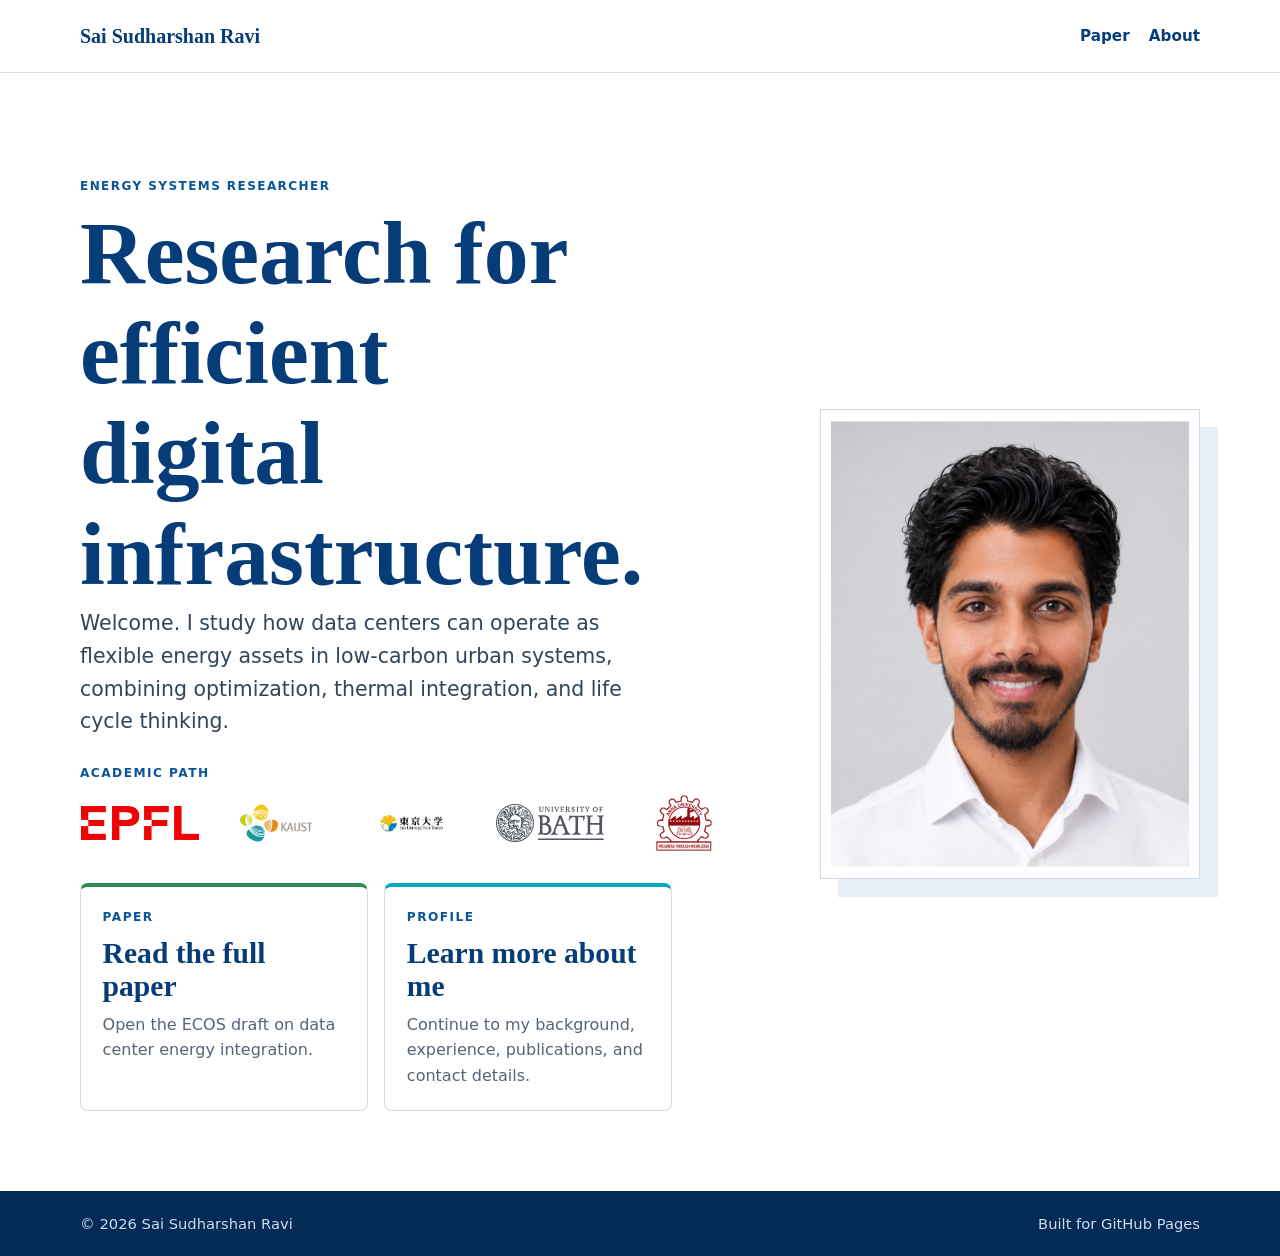
==== commit 4491693f: "Make affiliations visible on landing page" ====
--- a/public/index.html
+++ b/public/index.html
@@ -7,7 +7,7 @@
   <meta name="theme-color" content="#063c77">
   <title>Sai Sudharshan Ravi | Research and CV</title>
   <link rel="icon" href="assets/favicon.svg" type="image/svg+xml">
-  <link rel="stylesheet" href="assets/styles.css">
+  <link rel="stylesheet" href="assets/styles.css?v=20260624-2">
 </head>
 <body>
   <a class="skip-link" href="#main">Skip to content</a>
@@ -27,6 +27,16 @@
         <p class="section-kicker">Energy systems researcher</p>
         <h1>Research for efficient digital infrastructure.</h1>
         <p class="landing-lede">Welcome. I study how data centers can operate as flexible energy assets in low-carbon urban systems, combining optimization, thermal integration, and life cycle thinking.</p>
+        <div class="landing-affiliations" aria-label="Academic affiliations">
+          <span>Academic path</span>
+          <div class="logo-strip">
+            <img class="logo-epfl" src="assets/epfl-logo.png" alt="EPFL">
+            <img src="assets/kaust-logo.png" alt="KAUST">
+            <img src="assets/university-of-tokyo-logo.png" alt="The University of Tokyo">
+            <img src="assets/university-of-bath-logo.svg" alt="University of Bath">
+            <img class="logo-seal" src="assets/anna-university-logo.png" alt="Anna University">
+          </div>
+        </div>
         <div class="choice-grid" aria-label="Choose what to open">
           <a class="choice-card choice-primary" href="assets/ECOS_draft_template_followed.pdf" target="_blank" rel="noopener">
             <span class="choice-kicker">Paper</span>
@@ -44,19 +54,6 @@
         <img src="assets/headshot2.png" alt="Portrait of Sai Sudharshan Ravi">
       </figure>
     </section>
-
-    <section class="affiliation-band" aria-label="Academic affiliations">
-      <div class="shell">
-        <p class="section-kicker">Academic path</p>
-        <div class="logo-strip">
-          <img class="logo-epfl" src="assets/epfl-logo.png" alt="EPFL">
-          <img src="assets/kaust-logo.png" alt="KAUST">
-          <img src="assets/university-of-tokyo-logo.png" alt="The University of Tokyo">
-          <img src="assets/university-of-bath-logo.svg" alt="University of Bath">
-          <img class="logo-seal" src="assets/anna-university-logo.png" alt="Anna University">
-        </div>
-      </div>
-    </section>
   </main>
 
   <footer class="site-footer">
--- a/public/assets/styles.css
+++ b/public/assets/styles.css
@@ -52,7 +52,9 @@
 .landing-page { min-height: calc(100vh - 72px); }
 .landing-hero { min-height: calc(100vh - 250px); display: grid; grid-template-columns: minmax(0, 1.15fr) minmax(260px, .85fr); align-items: center; gap: clamp(2.5rem, 7vw, 6.5rem); padding: clamp(4rem, 9vw, 6.5rem) 0 clamp(3rem, 7vw, 5rem); }
 .landing-copy h1 { font-size: clamp(2.7rem, 7vw, 5.9rem); max-width: 12ch; }
-.landing-lede { max-width: 58ch; color: #344559; font-size: clamp(1.08rem, 2vw, 1.28rem); margin-bottom: 2rem; }
+.landing-lede { max-width: 58ch; color: #344559; font-size: clamp(1.08rem, 2vw, 1.28rem); margin-bottom: 1.6rem; }
+.landing-affiliations { margin: 0 0 2rem; }
+.landing-affiliations > span { display: block; margin-bottom: .75rem; color: var(--blue-2); font-size: .76rem; font-weight: 850; letter-spacing: .12em; text-transform: uppercase; }
 .choice-grid { display: grid; grid-template-columns: repeat(2, minmax(0, 1fr)); gap: 1rem; max-width: 760px; }
 .choice-card { min-height: 178px; display: grid; align-content: start; gap: .55rem; padding: 1.35rem; border: 1px solid var(--line); border-top: 4px solid var(--accent); border-radius: .5rem; background: white; color: var(--ink); text-decoration: none; transition: transform .16s ease, border-color .16s ease, box-shadow .16s ease; }
 .choice-card:hover { color: var(--ink); transform: translateY(-2px); border-color: var(--blue-2); box-shadow: 0 14px 30px rgba(21,36,54,.12); }
@@ -62,11 +64,10 @@
 .choice-primary { border-top-color: #2c8b57; }
 .landing-portrait { margin: 0; justify-self: end; width: min(100%, 380px); border: 1px solid var(--line); padding: .65rem; background: white; box-shadow: 18px 18px 0 var(--soft); }
 .landing-portrait img { display: block; width: 100%; aspect-ratio: 4 / 5; object-fit: cover; }
-.affiliation-band { padding: 2rem 0 3.8rem; }
 .logo-strip { display: grid; grid-template-columns: repeat(5, minmax(120px, 1fr)); align-items: center; gap: 1rem; }
-.logo-strip img { justify-self: center; max-width: min(100%, 170px); max-height: 58px; object-fit: contain; filter: saturate(.92); }
-.logo-strip .logo-epfl { max-width: 150px; max-height: 44px; }
-.logo-strip .logo-seal { max-width: 72px; max-height: 72px; }
+.logo-strip img { justify-self: center; max-width: min(100%, 132px); max-height: 46px; object-fit: contain; filter: saturate(.92); }
+.logo-strip .logo-epfl { max-width: 118px; max-height: 34px; }
+.logo-strip .logo-seal { max-width: 56px; max-height: 56px; }
 .feature-band { padding: 3.6rem 0; background: var(--mist); border-top: 1px solid var(--soft); border-bottom: 1px solid var(--soft); }
 .highlights-grid { display: grid; grid-template-columns: repeat(4, 1fr); gap: 1.1rem; }
 .highlights-grid article { border-left: 3px solid var(--accent); padding: .3rem 0 .3rem 1rem; display: grid; gap: .25rem; }
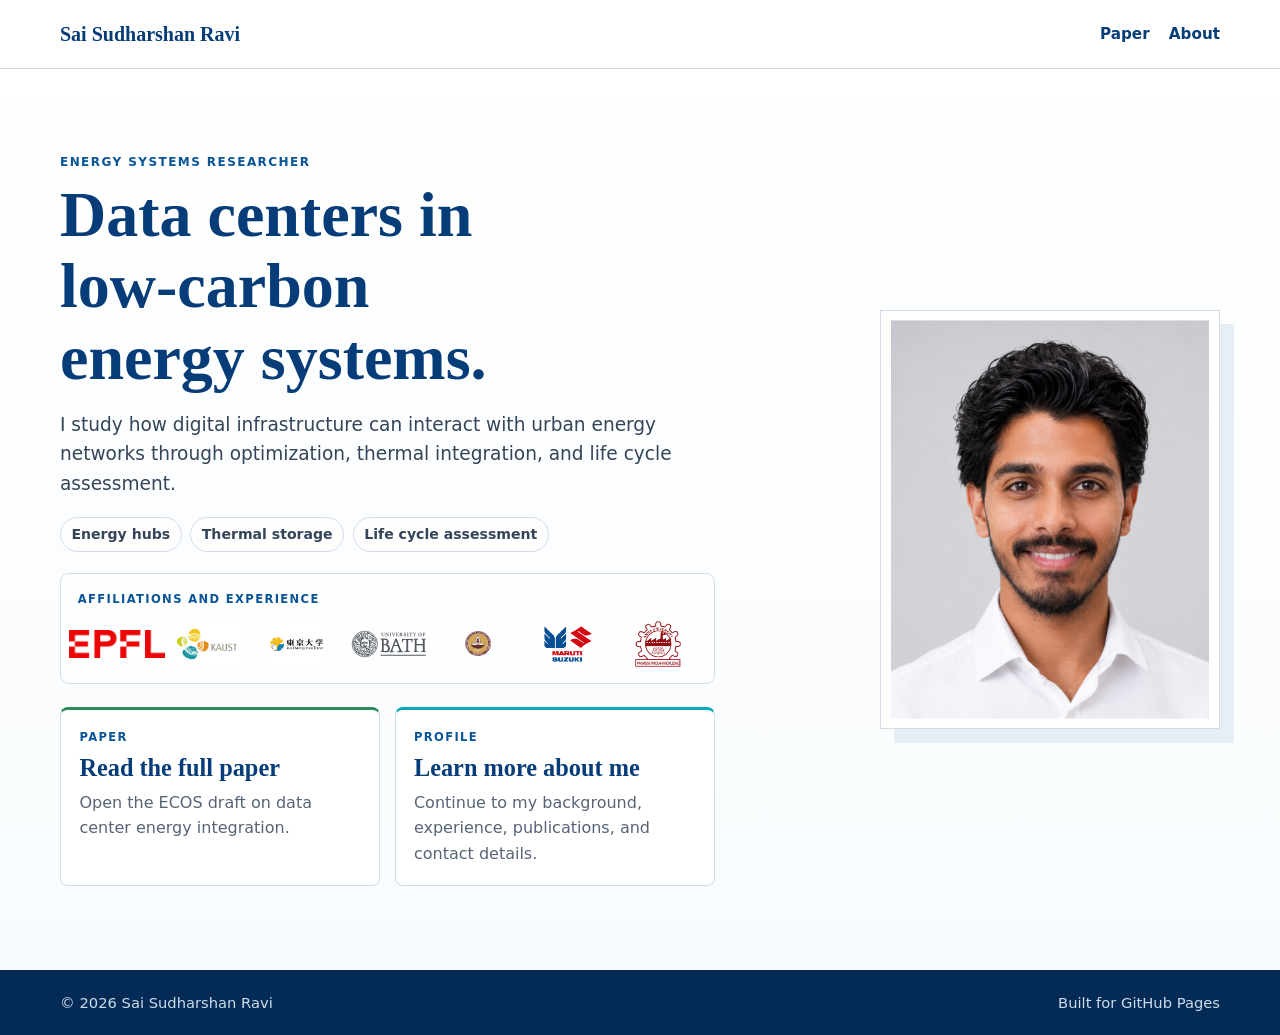
==== commit 32095f04: "Refine landing page and add experience logos" ====
--- a/public/index.html
+++ b/public/index.html
@@ -7,7 +7,7 @@
   <meta name="theme-color" content="#063c77">
   <title>Sai Sudharshan Ravi | Research and CV</title>
   <link rel="icon" href="assets/favicon.svg" type="image/svg+xml">
-  <link rel="stylesheet" href="assets/styles.css?v=20260624-2">
+  <link rel="stylesheet" href="assets/styles.css?v=20260624-3">
 </head>
 <body>
   <a class="skip-link" href="#main">Skip to content</a>
@@ -25,15 +25,22 @@
     <section class="landing-hero shell">
       <div class="landing-copy">
         <p class="section-kicker">Energy systems researcher</p>
-        <h1>Research for efficient digital infrastructure.</h1>
-        <p class="landing-lede">Welcome. I study how data centers can operate as flexible energy assets in low-carbon urban systems, combining optimization, thermal integration, and life cycle thinking.</p>
-        <div class="landing-affiliations" aria-label="Academic affiliations">
-          <span>Academic path</span>
+        <h1>Data centers in low-carbon energy systems.</h1>
+        <p class="landing-lede">I study how digital infrastructure can interact with urban energy networks through optimization, thermal integration, and life cycle assessment.</p>
+        <div class="landing-meta" aria-label="Current research themes">
+          <span>Energy hubs</span>
+          <span>Thermal storage</span>
+          <span>Life cycle assessment</span>
+        </div>
+        <div class="landing-affiliations" aria-label="Affiliations and experience">
+          <span>Affiliations and experience</span>
           <div class="logo-strip">
             <img class="logo-epfl" src="assets/epfl-logo.png" alt="EPFL">
             <img src="assets/kaust-logo.png" alt="KAUST">
             <img src="assets/university-of-tokyo-logo.png" alt="The University of Tokyo">
             <img src="assets/university-of-bath-logo.svg" alt="University of Bath">
+            <img class="logo-seal" src="assets/iit-madras-logo.png" alt="IIT Madras">
+            <img class="logo-maruti" src="assets/maruti-suzuki-logo.png" alt="Maruti Suzuki">
             <img class="logo-seal" src="assets/anna-university-logo.png" alt="Anna University">
           </div>
         </div>
--- a/public/assets/styles.css
+++ b/public/assets/styles.css
@@ -8,7 +8,7 @@
   --muted: #566476;
   --paper: #ffffff;
   --accent: #08a9b9;
-  --max: 1120px;
+  --max: 1160px;
 }
 * { box-sizing: border-box; }
 html { scroll-behavior: smooth; }
@@ -37,8 +37,8 @@
 .button:hover { color: white; background: var(--blue-2); }
 .button-secondary { color: var(--blue); background: white; border-color: var(--line); }
 .button-secondary:hover { color: var(--blue); background: var(--mist); }
-.landing-header { border-bottom: 1px solid var(--line); background: rgba(255,255,255,.94); }
-.landing-nav { min-height: 72px; display: flex; align-items: center; justify-content: space-between; gap: 1.5rem; }
+.landing-header { border-bottom: 1px solid var(--line); background: rgba(255,255,255,.96); }
+.landing-nav { min-height: 68px; display: flex; align-items: center; justify-content: space-between; gap: 1.5rem; }
 .brand-link { color: var(--blue); font-family: Georgia, "Times New Roman", serif; font-size: 1.25rem; font-weight: 700; text-decoration: none; }
 .landing-actions { display: flex; align-items: center; gap: 1.2rem; font-size: .95rem; font-weight: 750; }
 .landing-actions a { text-decoration: none; }
@@ -49,25 +49,28 @@
 .text-link { font-weight: 750; text-underline-offset: .18em; }
 .portrait-card { margin: 0; position: relative; justify-self: end; border: 1px solid var(--line); padding: .55rem; background: white; box-shadow: 15px 15px 0 var(--soft); }
 .portrait-card img { display: block; width: min(100%, 260px); aspect-ratio: 238 / 308; object-fit: cover; height: auto; }
-.landing-page { min-height: calc(100vh - 72px); }
-.landing-hero { min-height: calc(100vh - 250px); display: grid; grid-template-columns: minmax(0, 1.15fr) minmax(260px, .85fr); align-items: center; gap: clamp(2.5rem, 7vw, 6.5rem); padding: clamp(4rem, 9vw, 6.5rem) 0 clamp(3rem, 7vw, 5rem); }
-.landing-copy h1 { font-size: clamp(2.7rem, 7vw, 5.9rem); max-width: 12ch; }
-.landing-lede { max-width: 58ch; color: #344559; font-size: clamp(1.08rem, 2vw, 1.28rem); margin-bottom: 1.6rem; }
-.landing-affiliations { margin: 0 0 2rem; }
-.landing-affiliations > span { display: block; margin-bottom: .75rem; color: var(--blue-2); font-size: .76rem; font-weight: 850; letter-spacing: .12em; text-transform: uppercase; }
-.choice-grid { display: grid; grid-template-columns: repeat(2, minmax(0, 1fr)); gap: 1rem; max-width: 760px; }
-.choice-card { min-height: 178px; display: grid; align-content: start; gap: .55rem; padding: 1.35rem; border: 1px solid var(--line); border-top: 4px solid var(--accent); border-radius: .5rem; background: white; color: var(--ink); text-decoration: none; transition: transform .16s ease, border-color .16s ease, box-shadow .16s ease; }
+.landing-page { min-height: calc(100vh - 68px); background: linear-gradient(180deg, #ffffff 0%, #f8fbfd 100%); }
+.landing-hero { min-height: calc(100vh - 68px); display: grid; grid-template-columns: minmax(0, 1.1fr) minmax(280px, .72fr); align-items: center; gap: clamp(2.5rem, 6vw, 5rem); padding: clamp(3.25rem, 7vw, 5.25rem) 0; }
+.landing-copy h1 { font-size: clamp(2.35rem, 5vw, 4.4rem); max-width: 13.5ch; margin-bottom: 1rem; }
+.landing-lede { max-width: 60ch; color: #344559; font-size: clamp(1rem, 1.6vw, 1.16rem); margin-bottom: 1.15rem; }
+.landing-meta { display: flex; flex-wrap: wrap; gap: .55rem; margin-bottom: 1.35rem; }
+.landing-meta span { border: 1px solid var(--line); border-radius: 999px; background: rgba(255,255,255,.82); color: #344559; font-size: .88rem; font-weight: 720; padding: .32rem .65rem; }
+.landing-affiliations { margin: 0 0 1.45rem; padding: 1rem 1.05rem; border: 1px solid var(--line); border-radius: .55rem; background: rgba(255,255,255,.86); }
+.landing-affiliations > span { display: block; margin-bottom: .75rem; color: var(--blue-2); font-size: .72rem; font-weight: 850; letter-spacing: .12em; text-transform: uppercase; }
+.choice-grid { display: grid; grid-template-columns: repeat(2, minmax(0, 1fr)); gap: .9rem; max-width: 700px; }
+.choice-card { min-height: 148px; display: grid; align-content: start; gap: .48rem; padding: 1.15rem; border: 1px solid var(--line); border-top: 3px solid var(--accent); border-radius: .5rem; background: white; color: var(--ink); text-decoration: none; transition: transform .16s ease, border-color .16s ease, box-shadow .16s ease; }
 .choice-card:hover { color: var(--ink); transform: translateY(-2px); border-color: var(--blue-2); box-shadow: 0 14px 30px rgba(21,36,54,.12); }
-.choice-card strong { font-family: Georgia, "Times New Roman", serif; font-size: clamp(1.35rem, 2.5vw, 1.85rem); line-height: 1.12; color: var(--blue); }
+.choice-card strong { font-family: Georgia, "Times New Roman", serif; font-size: clamp(1.18rem, 2vw, 1.52rem); line-height: 1.14; color: var(--blue); }
 .choice-card span:last-child { color: var(--muted); }
-.choice-kicker { color: var(--blue-2); font-size: .76rem; font-weight: 850; letter-spacing: .12em; text-transform: uppercase; }
+.choice-kicker { color: var(--blue-2); font-size: .72rem; font-weight: 850; letter-spacing: .12em; text-transform: uppercase; }
 .choice-primary { border-top-color: #2c8b57; }
-.landing-portrait { margin: 0; justify-self: end; width: min(100%, 380px); border: 1px solid var(--line); padding: .65rem; background: white; box-shadow: 18px 18px 0 var(--soft); }
+.landing-portrait { margin: 0; justify-self: end; width: min(100%, 340px); border: 1px solid var(--line); padding: .6rem; background: white; box-shadow: 14px 14px 0 var(--soft); }
 .landing-portrait img { display: block; width: 100%; aspect-ratio: 4 / 5; object-fit: cover; }
-.logo-strip { display: grid; grid-template-columns: repeat(5, minmax(120px, 1fr)); align-items: center; gap: 1rem; }
-.logo-strip img { justify-self: center; max-width: min(100%, 132px); max-height: 46px; object-fit: contain; filter: saturate(.92); }
-.logo-strip .logo-epfl { max-width: 118px; max-height: 34px; }
-.logo-strip .logo-seal { max-width: 56px; max-height: 56px; }
+.logo-strip { display: grid; grid-template-columns: repeat(7, minmax(74px, 1fr)); align-items: center; gap: .8rem; }
+.logo-strip img { justify-self: center; max-width: min(100%, 108px); max-height: 38px; object-fit: contain; filter: saturate(.9); }
+.logo-strip .logo-epfl { max-width: 96px; max-height: 28px; }
+.logo-strip .logo-seal { max-width: 46px; max-height: 46px; }
+.logo-strip .logo-maruti { max-width: 82px; max-height: 44px; }
 .feature-band { padding: 3.6rem 0; background: var(--mist); border-top: 1px solid var(--soft); border-bottom: 1px solid var(--soft); }
 .highlights-grid { display: grid; grid-template-columns: repeat(4, 1fr); gap: 1.1rem; }
 .highlights-grid article { border-left: 3px solid var(--accent); padding: .3rem 0 .3rem 1rem; display: grid; gap: .25rem; }
@@ -84,6 +87,7 @@
 .entry-logo { width: 82px; max-height: 48px; object-fit: contain; justify-self: center; }
 .entry-logo.logo-epfl { max-height: 34px; }
 .entry-logo.logo-seal { width: 58px; max-height: 58px; }
+.entry-logo.logo-maruti { width: 72px; max-height: 58px; }
 .publication-list { display: grid; gap: 1rem; margin-bottom: 1.5rem; }
 .publication-list article { padding: 1.05rem 1.15rem; border: 1px solid var(--line); border-radius: .4rem; }
 .pub-title { font-family: Georgia, "Times New Roman", serif; font-size: 1.1rem; font-weight: 700; margin-bottom: .25rem; }
@@ -114,10 +118,10 @@
   .hero { grid-template-columns: 1fr; padding: 4rem 0; }
   .portrait-card { justify-self: start; }
   .landing-page { min-height: auto; }
-  .landing-hero { min-height: auto; grid-template-columns: 1fr; padding: 4rem 0 2.8rem; }
+  .landing-hero { min-height: auto; grid-template-columns: 1fr; padding: 3.2rem 0 2.8rem; }
   .landing-copy h1 { max-width: 100%; }
   .landing-portrait { justify-self: start; width: min(100%, 320px); }
-  .logo-strip { grid-template-columns: repeat(3, minmax(100px, 1fr)); }
+  .logo-strip { grid-template-columns: repeat(4, minmax(82px, 1fr)); }
   .highlights-grid { grid-template-columns: repeat(2, 1fr); }
   .content-grid { grid-template-columns: 1fr; }
   .side-column { grid-template-columns: repeat(2, 1fr); }
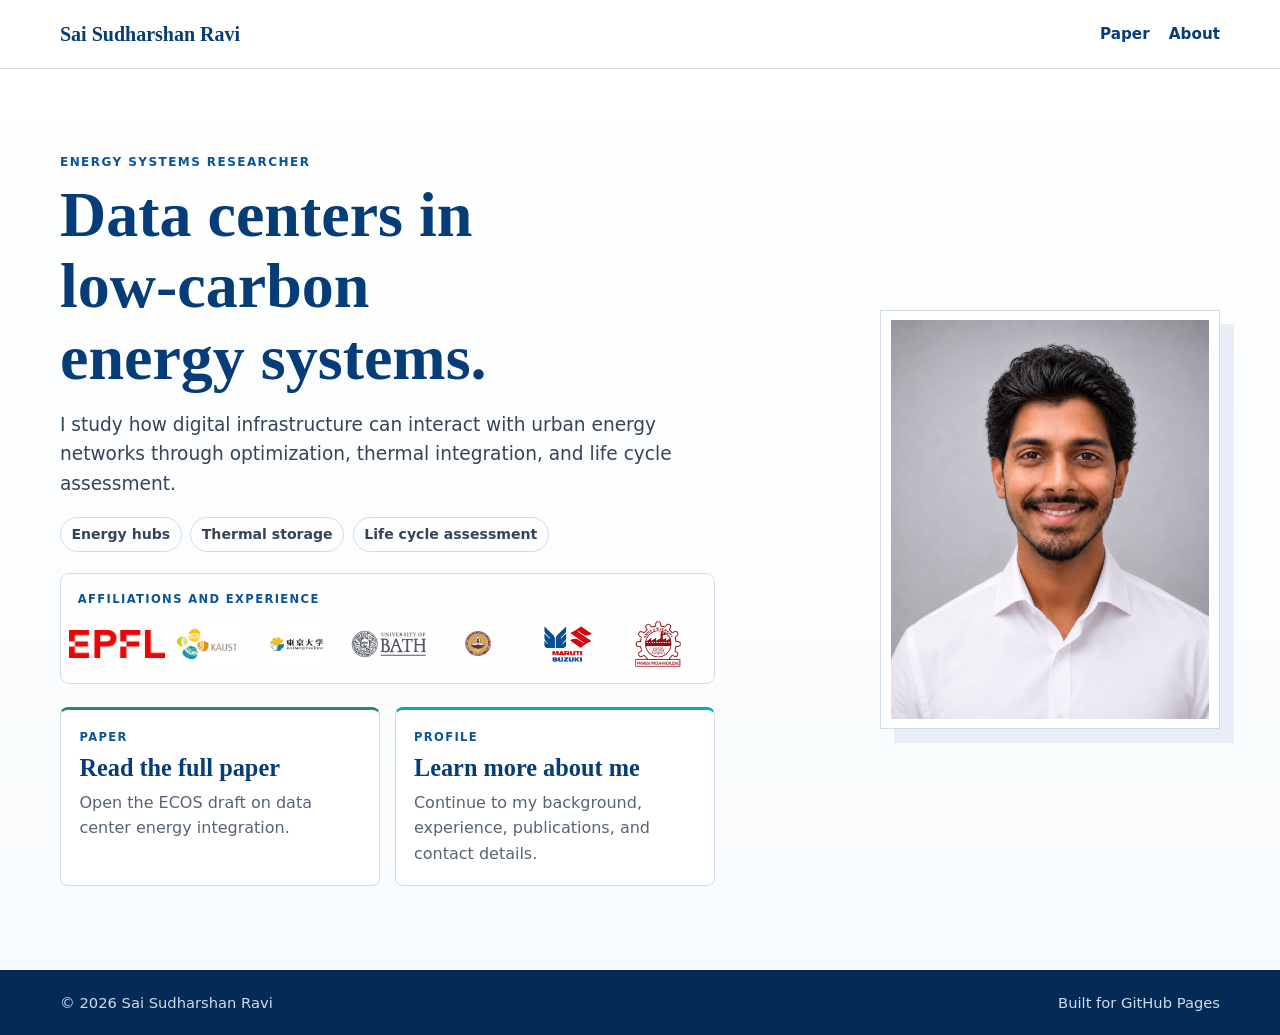
==== commit d125fdd3: "Use updated headshot" ====
--- a/public/index.html
+++ b/public/index.html
@@ -58,7 +58,7 @@
         </div>
       </div>
       <figure class="landing-portrait">
-        <img src="assets/headshot2.png" alt="Portrait of Sai Sudharshan Ravi">
+        <img src="assets/headshot3.png" alt="Portrait of Sai Sudharshan Ravi">
       </figure>
     </section>
   </main>
